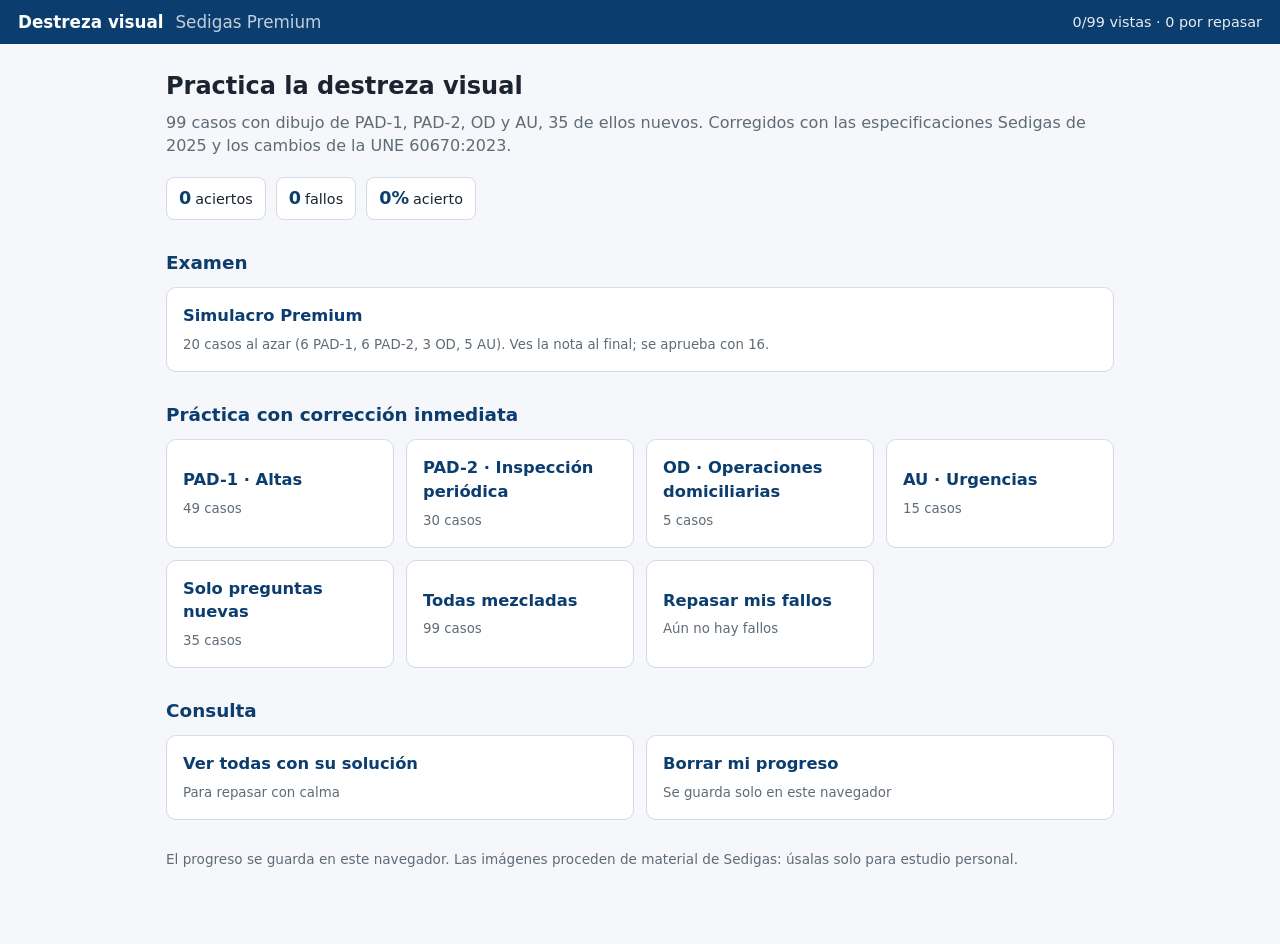
==== index.html @ 8d42131a "Add files via upload" ====
<!DOCTYPE html>
<html lang="es">
<head>
<meta charset="utf-8">
<meta name="viewport" content="width=device-width, initial-scale=1">
<title>Destreza visual · Recertificación Sedigas</title>
<link rel="stylesheet" href="styles.css">
</head>
<body>
<header class="top">
  <button class="brand" onclick="App.home()">Destreza visual <span>Sedigas Premium</span></button>
  <div id="progreso" class="progreso"></div>
</header>

<main id="app"></main>

<div id="zoom" class="zoom" onclick="this.classList.remove('on')"><img alt=""></div>

<script src="preguntas.js"></script>
<script src="app.js"></script>
</body>
</html>
---- styles.css ----
:root{
  --azul:#0b3d6e; --azul2:#e8f0f8; --verde:#1e7d32; --verde2:#e6f4e8; --rojo:#b3261e; --rojo2:#fbe9e7;
  --gris:#5f6b76; --borde:#d4dbe3; --fondo:#f5f7fa; --tinta:#1b2430;
}
*{box-sizing:border-box}
body{margin:0;font-family:system-ui,-apple-system,"Segoe UI",Roboto,Arial,sans-serif;background:var(--fondo);color:var(--tinta);line-height:1.45}
button{font:inherit;cursor:pointer}
.top{position:sticky;top:0;z-index:5;display:flex;align-items:center;justify-content:space-between;gap:12px;padding:10px 18px;background:var(--azul);color:#fff}
.brand{background:none;border:0;color:#fff;font-weight:700;font-size:1.05rem;padding:0}
.brand span{font-weight:400;opacity:.75;margin-left:6px}
.progreso{font-size:.9rem;opacity:.9}
main{max-width:980px;margin:0 auto;padding:20px 16px 60px}
h1{font-size:1.5rem;margin:.2em 0 .3em}
h2{font-size:1.15rem;margin:1.6em 0 .6em;color:var(--azul)}
.sub{color:var(--gris);margin:0 0 1.2em}
.grid{display:grid;grid-template-columns:repeat(auto-fit,minmax(220px,1fr));gap:12px}
.card{background:#fff;border:1px solid var(--borde);border-radius:10px;padding:16px;text-align:left}
button.card:hover{border-color:var(--azul);box-shadow:0 2px 8px rgba(11,61,110,.12)}
.card b{display:block;font-size:1.02rem;margin-bottom:4px;color:var(--azul)}
.card small{color:var(--gris)}
.stats{display:flex;flex-wrap:wrap;gap:10px;margin:8px 0 4px}
.stat{background:#fff;border:1px solid var(--borde);border-radius:8px;padding:8px 12px;font-size:.9rem}
.stat strong{font-size:1.1rem;color:var(--azul);margin-right:4px}
.q{display:grid;grid-template-columns:minmax(0,1.1fr) minmax(0,1fr);gap:18px;background:#fff;border:1px solid var(--borde);border-radius:12px;padding:16px}
.q.sinimg{grid-template-columns:1fr}
@media (max-width:760px){.q{grid-template-columns:1fr}}
.q .foto{display:flex;align-items:center;justify-content:center;background:#fafbfc;border:1px solid var(--borde);border-radius:8px;min-height:200px;padding:6px;cursor:zoom-in}
.q .foto img{max-width:100%;max-height:440px;object-fit:contain}
.meta{display:flex;gap:6px;align-items:center;margin-bottom:8px;flex-wrap:wrap}
.tag{font-size:.75rem;font-weight:700;padding:2px 8px;border-radius:99px;background:var(--azul2);color:var(--azul)}
.tag.nueva{background:#fff4d6;color:#7a5a00}
.num{font-size:.85rem;color:var(--gris);margin-left:auto}
.enunciado{font-weight:600;margin:0 0 12px}
.ops{display:flex;flex-direction:column;gap:8px}
.op{text-align:left;padding:10px 12px;border:1.5px solid var(--borde);border-radius:8px;background:#fff}
.op:hover:not(:disabled){border-color:var(--azul)}
.op.ok{border-color:var(--verde);background:var(--verde2);color:var(--verde);font-weight:700}
.op.mal{border-color:var(--rojo);background:var(--rojo2);color:var(--rojo)}
.op:disabled{cursor:default}
textarea{width:100%;min-height:90px;border:1.5px solid var(--borde);border-radius:8px;padding:8px;font:inherit;resize:vertical}
.sol{margin-top:12px;padding:10px 12px;border-radius:8px;background:var(--verde2);border-left:4px solid var(--verde)}
.sol.mal{background:var(--rojo2);border-left-color:var(--rojo)}
.sol b{display:block;margin-bottom:2px}
.acciones{display:flex;gap:8px;flex-wrap:wrap;margin-top:14px}
.btn{padding:9px 16px;border-radius:8px;border:1.5px solid var(--azul);background:var(--azul);color:#fff;font-weight:600}
.btn.sec{background:#fff;color:var(--azul)}
.btn.ok{background:var(--verde);border-color:var(--verde)}
.btn.mal{background:var(--rojo);border-color:var(--rojo)}
.btn:disabled{opacity:.4;cursor:default}
.barra{height:6px;background:#dde4ec;border-radius:99px;overflow:hidden;margin:0 0 14px}
.barra i{display:block;height:100%;background:var(--azul)}
.resultado{text-align:center;padding:26px 16px;background:#fff;border:1px solid var(--borde);border-radius:12px}
.resultado .nota{font-size:3rem;font-weight:800}
.resultado.aprobado .nota{color:var(--verde)}
.resultado.suspenso .nota{color:var(--rojo)}
.lista{list-style:none;padding:0;margin:0}
.lista li{background:#fff;border:1px solid var(--borde);border-radius:8px;padding:10px 12px;margin-bottom:8px;display:flex;gap:10px;align-items:flex-start}
.lista li img{width:90px;height:64px;object-fit:contain;flex:none;background:#fafbfc;border-radius:4px}
.lista .r{font-weight:700}
.lista .r.ok{color:var(--verde)} .lista .r.mal{color:var(--rojo)}
.filtros{display:flex;gap:8px;flex-wrap:wrap;margin-bottom:10px}
.chip{padding:6px 12px;border-radius:99px;border:1.5px solid var(--borde);background:#fff}
.chip.on{border-color:var(--azul);background:var(--azul2);color:var(--azul);font-weight:700}
.zoom{position:fixed;inset:0;background:rgba(0,0,0,.85);display:none;align-items:center;justify-content:center;z-index:20;cursor:zoom-out;padding:20px}
.zoom.on{display:flex}
.zoom img{max-width:100%;max-height:100%;background:#fff;border-radius:6px}
.aviso{font-size:.85rem;color:var(--gris);margin-top:30px}
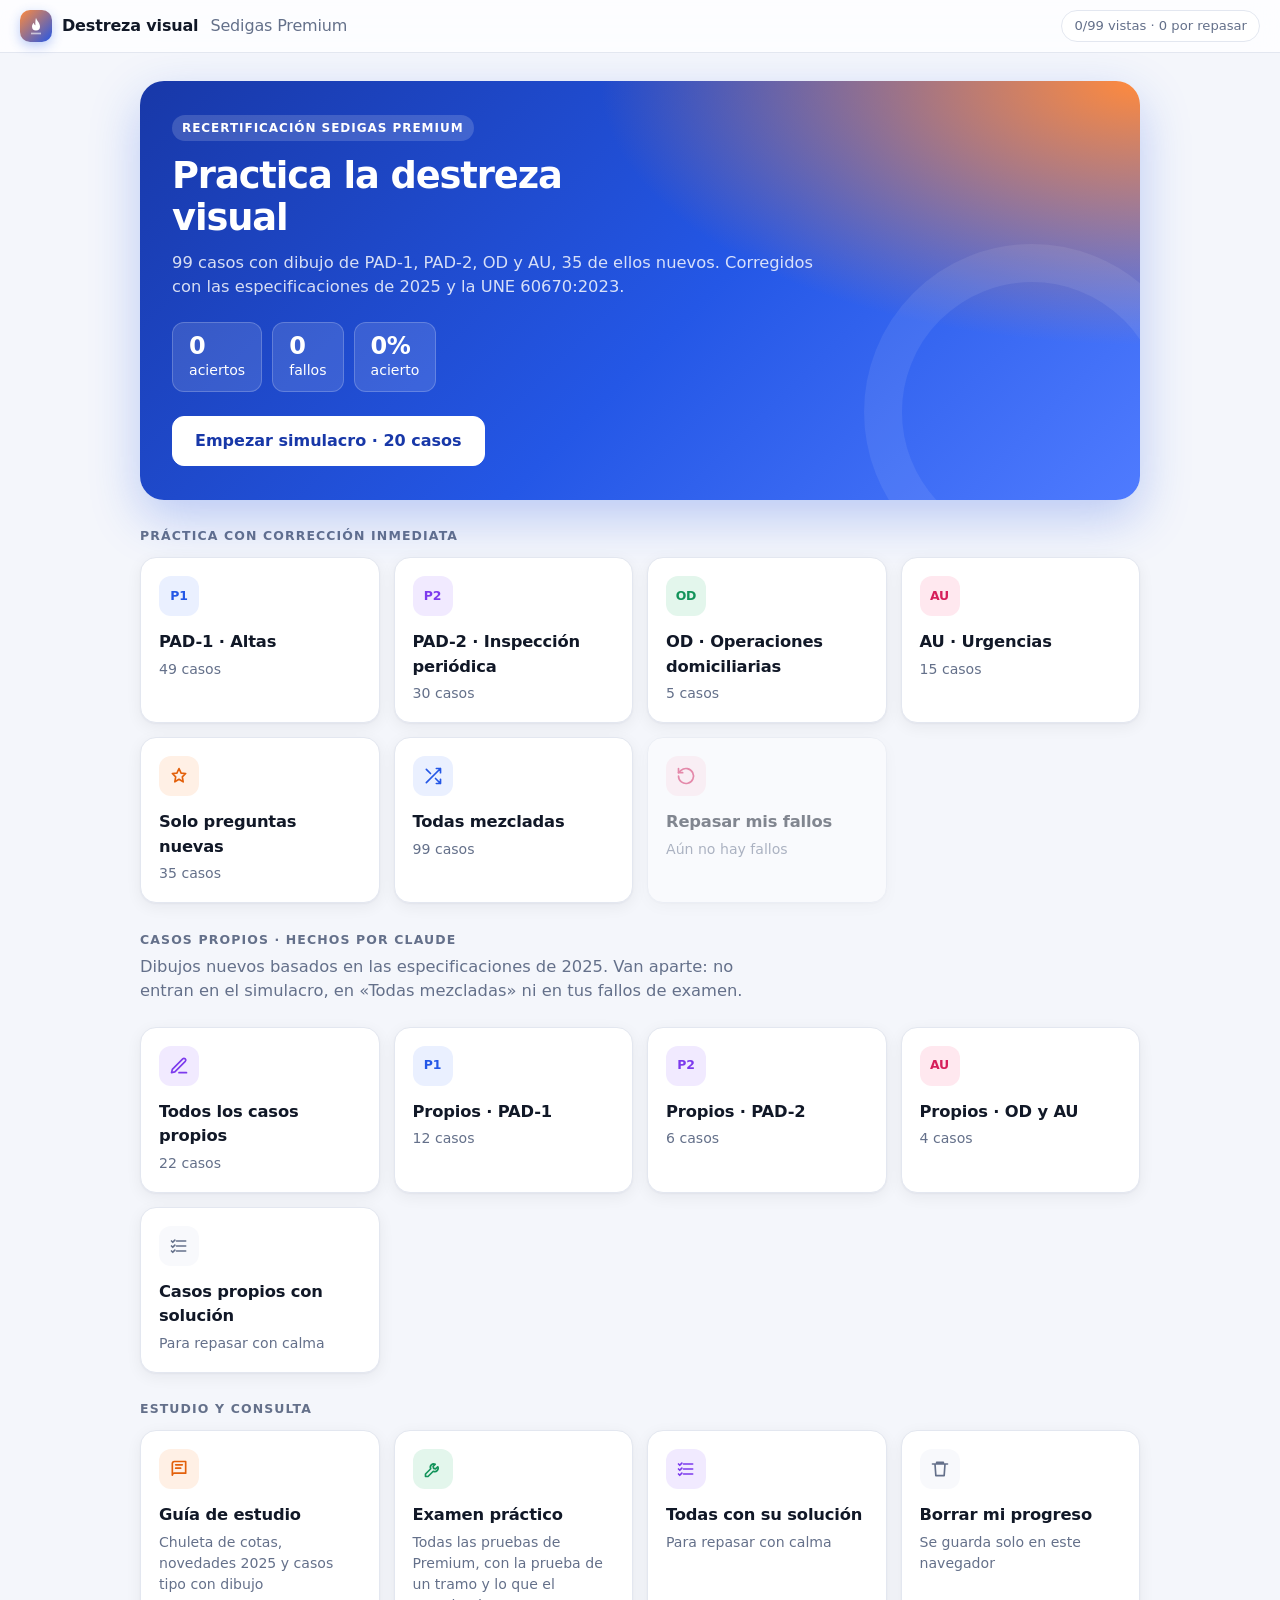
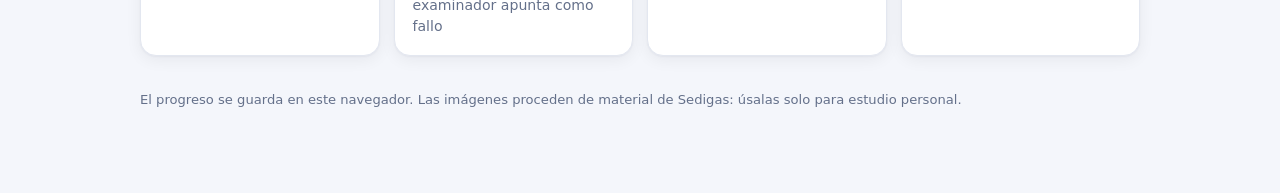
==== commit bf9a9053: "Casos propios: 22 casos de destreza visual con dibujos nuevos Van en un apartado aparte de la portad" ====
--- a/index.html
+++ b/index.html
@@ -17,6 +17,7 @@
 <div id="zoom" class="zoom" onclick="this.classList.remove('on')"><img alt=""></div>
 
 <script src="preguntas.js"></script>
+<script src="casos-propios.js"></script>
 <script src="app.js"></script>
 </body>
 </html>
--- a/styles.css
+++ b/styles.css
@@ -1,67 +1,136 @@
+/* Destreza visual · diseño 2026 */
 :root{
-  --azul:#0b3d6e; --azul2:#e8f0f8; --verde:#1e7d32; --verde2:#e6f4e8; --rojo:#b3261e; --rojo2:#fbe9e7;
-  --gris:#5f6b76; --borde:#d4dbe3; --fondo:#f5f7fa; --tinta:#1b2430;
+  --azul:#2457e6; --azul2:#eaf0ff; --azul3:#1a3fb0;
+  --verde:#12935a; --verde2:#e3f6ec; --rojo:#d93a3a; --rojo2:#fdecec;
+  --ambar:#d98a00; --ambar2:#fff4dc;
+  --gris:#64708a; --borde:#e3e7f0; --fondo:#f4f6fb; --tinta:#111827;
+  --card:#ffffff; --card2:#f8f9fc; --sombra:0 1px 2px rgba(16,24,40,.04),0 4px 16px rgba(16,24,40,.06);
+  --sombra2:0 2px 4px rgba(16,24,40,.06),0 12px 32px rgba(36,87,230,.14);
+  --r:16px; --hdr:rgba(255,255,255,.78);
 }
+@media (prefers-color-scheme:dark){:root{
+  --azul:#7c9cff; --azul2:#1b2440; --azul3:#a9bcff;
+  --verde:#3ccf8a; --verde2:#10291e; --rojo:#ff7272; --rojo2:#331617;
+  --ambar:#ffbf47; --ambar2:#2e2410;
+  --gris:#98a2b8; --borde:#262d3d; --fondo:#0c0f17; --tinta:#e8ecf5;
+  --card:#141925; --card2:#1a2030; --sombra:0 1px 2px rgba(0,0,0,.3); --sombra2:0 8px 28px rgba(0,0,0,.45);
+  --hdr:rgba(12,15,23,.75);
+}}
 *{box-sizing:border-box}
-body{margin:0;font-family:system-ui,-apple-system,"Segoe UI",Roboto,Arial,sans-serif;background:var(--fondo);color:var(--tinta);line-height:1.45}
-button{font:inherit;cursor:pointer}
-.top{position:sticky;top:0;z-index:5;display:flex;align-items:center;justify-content:space-between;gap:12px;padding:10px 18px;background:var(--azul);color:#fff}
-.brand{background:none;border:0;color:#fff;font-weight:700;font-size:1.05rem;padding:0}
-.brand span{font-weight:400;opacity:.75;margin-left:6px}
-.progreso{font-size:.9rem;opacity:.9}
-main{max-width:980px;margin:0 auto;padding:20px 16px 60px}
-h1{font-size:1.5rem;margin:.2em 0 .3em}
-h2{font-size:1.15rem;margin:1.6em 0 .6em;color:var(--azul)}
-.sub{color:var(--gris);margin:0 0 1.2em}
-.grid{display:grid;grid-template-columns:repeat(auto-fit,minmax(220px,1fr));gap:12px}
-.card{background:#fff;border:1px solid var(--borde);border-radius:10px;padding:16px;text-align:left}
-button.card:hover{border-color:var(--azul);box-shadow:0 2px 8px rgba(11,61,110,.12)}
-.card b{display:block;font-size:1.02rem;margin-bottom:4px;color:var(--azul)}
-.card small{color:var(--gris)}
+html{-webkit-text-size-adjust:100%}
+body{margin:0;font-family:"Inter","SF Pro Text",system-ui,-apple-system,"Segoe UI",Roboto,Arial,sans-serif;background:var(--fondo);color:var(--tinta);line-height:1.5;-webkit-font-smoothing:antialiased}
+button{font:inherit;cursor:pointer;color:inherit}
+a{color:var(--azul)}
+img{border-radius:10px}
+
+/* Cabecera */
+.top{position:sticky;top:0;z-index:5;display:flex;align-items:center;justify-content:space-between;gap:12px;padding:10px 20px;background:var(--hdr);backdrop-filter:saturate(180%) blur(14px);-webkit-backdrop-filter:saturate(180%) blur(14px);border-bottom:1px solid var(--borde);color:var(--tinta)}
+.brand{display:flex;align-items:center;gap:10px;background:none;border:0;color:var(--tinta);font-weight:750;font-size:1rem;padding:0;letter-spacing:-.01em;text-decoration:none;text-align:left}
+.brand:before{content:"";flex:none;width:32px;height:32px;border-radius:10px;background:url("data:image/svg+xml,%3Csvg xmlns='http://www.w3.org/2000/svg' viewBox='0 0 24 24' fill='white'%3E%3Cpath d='M12 2c.6 3.3 4.8 5.9 4.8 10.6A4.8 4.8 0 0 1 12 17.4a4.8 4.8 0 0 1-4.8-4.8c0-2 1-3.5 2.2-4.6.1 1.4.8 2.6 2 3.1C11 9 11.2 5 12 2Z'/%3E%3Cpath d='M6 20h12v2H6z' opacity='.6'/%3E%3C/svg%3E") center/20px no-repeat,linear-gradient(135deg,#ff8a3d,#2457e6);box-shadow:0 4px 12px rgba(36,87,230,.3)}
+.brand span{font-weight:500;color:var(--gris);margin-left:2px}
+.progreso{font-size:.82rem;color:var(--gris);background:var(--card);border:1px solid var(--borde);padding:5px 12px;border-radius:99px;white-space:nowrap}
+.progreso:empty{display:none}
+
+main{max-width:1040px;margin:0 auto;padding:28px 20px 70px}
+h1{font-size:2rem;line-height:1.15;letter-spacing:-.03em;margin:.1em 0 .35em;font-weight:800}
+h2{font-size:.78rem;text-transform:uppercase;letter-spacing:.09em;margin:2.2em 0 .9em;color:var(--gris);font-weight:700}
+.sub{color:var(--gris);margin:0 0 1.4em;font-size:1.02rem;max-width:62ch}
+
+/* Portada */
+.hero{position:relative;overflow:hidden;border-radius:24px;padding:34px 32px;color:#fff;background:radial-gradient(120% 140% at 100% 0%,#ff8a3d 0%,rgba(255,138,61,0) 45%),linear-gradient(135deg,#1838a8 0%,#2457e6 55%,#4f7bff 100%);box-shadow:0 18px 50px rgba(36,87,230,.28)}
+.hero:after{content:"";position:absolute;right:-60px;bottom:-80px;width:260px;height:260px;border-radius:50%;border:38px solid rgba(255,255,255,.08)}
+.hero h1{color:#fff;font-size:2.3rem;margin:0 0 .3em;max-width:16ch}
+.hero .sub{color:rgba(255,255,255,.82);margin-bottom:1.4em}
+.hero .kicker{display:inline-block;font-size:.75rem;font-weight:700;letter-spacing:.08em;text-transform:uppercase;background:rgba(255,255,255,.16);padding:4px 10px;border-radius:99px;margin-bottom:14px}
+.hero .stats{position:relative;z-index:1}
+.hero .stat{background:rgba(255,255,255,.12);border:1px solid rgba(255,255,255,.2);color:#fff}
+.hero .stat strong{color:#fff}
+.hero .btn{position:relative;z-index:1;background:#fff;color:#1838a8;border-color:#fff;margin-top:20px;padding:12px 22px}
+.hero .btn:hover{transform:translateY(-1px);box-shadow:0 8px 20px rgba(0,0,0,.18)}
+
+.grid{display:grid;grid-template-columns:repeat(auto-fill,minmax(230px,1fr));gap:14px}
+.card{position:relative;display:flex;flex-direction:column;gap:2px;background:var(--card);border:1px solid var(--borde);border-radius:var(--r);padding:18px;text-align:left;box-shadow:var(--sombra);transition:transform .15s ease,box-shadow .15s ease,border-color .15s ease}
+a.card{text-decoration:none;color:inherit}
+button.card:hover:not(:disabled),a.card:hover{transform:translateY(-2px);box-shadow:var(--sombra2);border-color:color-mix(in srgb,var(--azul) 40%,var(--borde))}
+.card:disabled{opacity:.5;cursor:default}
+.card b{display:block;font-size:1.02rem;margin-bottom:2px;color:var(--tinta);font-weight:700;letter-spacing:-.01em}
+.card small{color:var(--gris);font-size:.88rem}
+.ico{display:flex;align-items:center;justify-content:center;width:40px;height:40px;border-radius:12px;margin-bottom:12px;font-size:.78rem;font-weight:800;letter-spacing:-.02em;background:var(--azul2);color:var(--azul)}
+.ico svg{width:20px;height:20px}
+.c-naranja .ico{background:#fff0e5;color:#e3600b}
+.c-verde .ico{background:var(--verde2);color:var(--verde)}
+.c-violeta .ico{background:#f1eaff;color:#7c3aed}
+.c-rosa .ico{background:#ffe8ef;color:#d61f5b}
+.c-gris .ico{background:var(--card2);color:var(--gris)}
+@media (prefers-color-scheme:dark){.c-naranja .ico{background:#2d1b0e;color:#ffa463}.c-violeta .ico{background:#231a3a;color:#b794ff}.c-rosa .ico{background:#331522;color:#ff7ba6}}
+.card.destacada{grid-column:1/-1;flex-direction:row;align-items:center;gap:16px}
+.card.destacada .ico{margin:0;width:48px;height:48px}
+
 .stats{display:flex;flex-wrap:wrap;gap:10px;margin:8px 0 4px}
-.stat{background:#fff;border:1px solid var(--borde);border-radius:8px;padding:8px 12px;font-size:.9rem}
-.stat strong{font-size:1.1rem;color:var(--azul);margin-right:4px}
-.q{display:grid;grid-template-columns:minmax(0,1.1fr) minmax(0,1fr);gap:18px;background:#fff;border:1px solid var(--borde);border-radius:12px;padding:16px}
+.stat{background:var(--card);border:1px solid var(--borde);border-radius:12px;padding:10px 16px;font-size:.88rem;color:var(--gris)}
+.stat strong{display:block;font-size:1.5rem;line-height:1.1;color:var(--tinta);font-weight:800;letter-spacing:-.02em}
+
+/* Preguntas */
+.q{display:grid;grid-template-columns:minmax(0,1.1fr) minmax(0,1fr);gap:22px;background:var(--card);border:1px solid var(--borde);border-radius:20px;padding:20px;box-shadow:var(--sombra)}
 .q.sinimg{grid-template-columns:1fr}
-@media (max-width:760px){.q{grid-template-columns:1fr}}
-.q .foto{display:flex;align-items:center;justify-content:center;background:#fafbfc;border:1px solid var(--borde);border-radius:8px;min-height:200px;padding:6px;cursor:zoom-in}
-.q .foto img{max-width:100%;max-height:440px;object-fit:contain}
-.meta{display:flex;gap:6px;align-items:center;margin-bottom:8px;flex-wrap:wrap}
-.tag{font-size:.75rem;font-weight:700;padding:2px 8px;border-radius:99px;background:var(--azul2);color:var(--azul)}
-.tag.nueva{background:#fff4d6;color:#7a5a00}
-.num{font-size:.85rem;color:var(--gris);margin-left:auto}
-.enunciado{font-weight:600;margin:0 0 12px}
+@media (max-width:760px){.q{grid-template-columns:1fr;padding:14px;gap:14px}}
+.q .foto{display:flex;align-items:center;justify-content:center;background:#fff;border:1px solid var(--borde);border-radius:14px;min-height:220px;padding:8px;cursor:zoom-in}
+.q .foto img{max-width:100%;max-height:460px;object-fit:contain}
+.meta{display:flex;gap:6px;align-items:center;margin-bottom:10px;flex-wrap:wrap}
+.tag{font-size:.72rem;font-weight:700;padding:3px 10px;border-radius:99px;background:var(--azul2);color:var(--azul);letter-spacing:.02em}
+.tag.nueva{background:var(--ambar2);color:var(--ambar)}
+.tag.propio{background:#f1eaff;color:#7c3aed}
+@media (prefers-color-scheme:dark){.tag.propio{background:#231a3a;color:#b794ff}}
+.num{font-size:.82rem;color:var(--gris);margin-left:auto;font-variant-numeric:tabular-nums}
+.enunciado{font-weight:650;font-size:1.06rem;margin:0 0 14px;letter-spacing:-.01em}
 .ops{display:flex;flex-direction:column;gap:8px}
-.op{text-align:left;padding:10px 12px;border:1.5px solid var(--borde);border-radius:8px;background:#fff}
-.op:hover:not(:disabled){border-color:var(--azul)}
+.op{text-align:left;padding:12px 14px;border:1.5px solid var(--borde);border-radius:12px;background:var(--card);transition:border-color .12s,background .12s}
+.op:hover:not(:disabled){border-color:var(--azul);background:var(--azul2)}
 .op.ok{border-color:var(--verde);background:var(--verde2);color:var(--verde);font-weight:700}
 .op.mal{border-color:var(--rojo);background:var(--rojo2);color:var(--rojo)}
 .op:disabled{cursor:default}
-textarea{width:100%;min-height:90px;border:1.5px solid var(--borde);border-radius:8px;padding:8px;font:inherit;resize:vertical}
-.sol{margin-top:12px;padding:10px 12px;border-radius:8px;background:var(--verde2);border-left:4px solid var(--verde)}
-.sol.mal{background:var(--rojo2);border-left-color:var(--rojo)}
-.sol b{display:block;margin-bottom:2px}
-.acciones{display:flex;gap:8px;flex-wrap:wrap;margin-top:14px}
-.btn{padding:9px 16px;border-radius:8px;border:1.5px solid var(--azul);background:var(--azul);color:#fff;font-weight:600}
-.btn.sec{background:#fff;color:var(--azul)}
+textarea{width:100%;min-height:96px;margin-top:10px;border:1.5px solid var(--borde);border-radius:12px;padding:10px 12px;font:inherit;resize:vertical;background:var(--card2);color:var(--tinta)}
+textarea:focus{outline:none;border-color:var(--azul);box-shadow:0 0 0 4px var(--azul2)}
+.sol{margin-top:14px;padding:12px 14px;border-radius:12px;background:var(--verde2);border:1px solid color-mix(in srgb,var(--verde) 30%,transparent)}
+.sol.mal{background:var(--rojo2);border-color:color-mix(in srgb,var(--rojo) 30%,transparent)}
+.sol b{display:block;margin-bottom:3px}
+.acciones{display:flex;gap:8px;flex-wrap:wrap;margin-top:16px}
+.btn{display:inline-flex;align-items:center;justify-content:center;gap:6px;padding:10px 18px;border-radius:12px;border:1.5px solid var(--azul);background:var(--azul);color:#fff;font-weight:650;transition:transform .12s,box-shadow .12s,background .12s;text-decoration:none}
+.btn:hover:not(:disabled){box-shadow:0 6px 16px color-mix(in srgb,var(--azul) 30%,transparent)}
+.btn:active:not(:disabled){transform:scale(.98)}
+.btn.sec{background:var(--card);color:var(--tinta);border-color:var(--borde)}
+.btn.sec:hover:not(:disabled){border-color:var(--azul);color:var(--azul);box-shadow:none}
 .btn.ok{background:var(--verde);border-color:var(--verde)}
 .btn.mal{background:var(--rojo);border-color:var(--rojo)}
 .btn:disabled{opacity:.4;cursor:default}
-.barra{height:6px;background:#dde4ec;border-radius:99px;overflow:hidden;margin:0 0 14px}
-.barra i{display:block;height:100%;background:var(--azul)}
-.resultado{text-align:center;padding:26px 16px;background:#fff;border:1px solid var(--borde);border-radius:12px}
-.resultado .nota{font-size:3rem;font-weight:800}
+@media (prefers-color-scheme:dark){.btn:not(.sec){color:#0c0f17}}
+.barra{height:8px;background:var(--borde);border-radius:99px;overflow:hidden;margin:0 0 18px}
+.barra i{display:block;height:100%;border-radius:99px;background:linear-gradient(90deg,#2457e6,#ff8a3d);transition:width .3s ease}
+.resultado{text-align:center;padding:36px 20px;background:var(--card);border:1px solid var(--borde);border-radius:24px;box-shadow:var(--sombra)}
+.resultado .nota{font-size:4rem;font-weight:850;letter-spacing:-.04em;line-height:1}
 .resultado.aprobado .nota{color:var(--verde)}
 .resultado.suspenso .nota{color:var(--rojo)}
 .lista{list-style:none;padding:0;margin:0}
-.lista li{background:#fff;border:1px solid var(--borde);border-radius:8px;padding:10px 12px;margin-bottom:8px;display:flex;gap:10px;align-items:flex-start}
-.lista li img{width:90px;height:64px;object-fit:contain;flex:none;background:#fafbfc;border-radius:4px}
+.lista li{background:var(--card);border:1px solid var(--borde);border-radius:14px;padding:12px 14px;margin-bottom:10px;display:flex;gap:12px;align-items:flex-start;box-shadow:var(--sombra)}
+.lista li img{width:96px;height:68px;object-fit:contain;flex:none;background:#fff;border-radius:8px;border:1px solid var(--borde)}
 .lista .r{font-weight:700}
 .lista .r.ok{color:var(--verde)} .lista .r.mal{color:var(--rojo)}
-.filtros{display:flex;gap:8px;flex-wrap:wrap;margin-bottom:10px}
-.chip{padding:6px 12px;border-radius:99px;border:1.5px solid var(--borde);background:#fff}
-.chip.on{border-color:var(--azul);background:var(--azul2);color:var(--azul);font-weight:700}
-.zoom{position:fixed;inset:0;background:rgba(0,0,0,.85);display:none;align-items:center;justify-content:center;z-index:20;cursor:zoom-out;padding:20px}
+.filtros{display:flex;gap:8px;flex-wrap:wrap;margin-bottom:12px}
+.chip{padding:7px 14px;border-radius:99px;border:1px solid var(--borde);background:var(--card);font-size:.9rem}
+.chip.on{border-color:var(--azul);background:var(--azul);color:#fff;font-weight:650}
+@media (prefers-color-scheme:dark){.chip.on{color:#0c0f17}}
+.zoom{position:fixed;inset:0;background:rgba(8,10,16,.88);backdrop-filter:blur(6px);display:none;align-items:center;justify-content:center;z-index:20;cursor:zoom-out;padding:20px}
 .zoom.on{display:flex}
-.zoom img{max-width:100%;max-height:100%;background:#fff;border-radius:6px}
-.aviso{font-size:.85rem;color:var(--gris);margin-top:30px}
+.zoom img{max-width:100%;max-height:100%;background:#fff;border-radius:12px}
+.aviso{font-size:.82rem;color:var(--gris);margin-top:34px}
+:focus-visible{outline:3px solid color-mix(in srgb,var(--azul) 60%,transparent);outline-offset:2px}
+@media (max-width:520px){
+  .top{padding:8px 14px}.brand{font-size:.92rem;gap:8px}.brand:before{width:28px;height:28px;border-radius:9px;background-size:17px,auto}
+  .brand span{display:none}.progreso{font-size:.74rem;padding:4px 10px}
+  main{padding:16px 14px 56px}h1{font-size:1.6rem}
+  .hero{padding:24px 20px;border-radius:20px}.hero h1{font-size:1.75rem}
+  .grid{grid-template-columns:1fr 1fr;gap:10px}.card{padding:14px}.card small{font-size:.8rem}
+  .card.destacada{flex-direction:column;align-items:flex-start;gap:4px}
+  .stat{padding:8px 12px}.stat strong{font-size:1.25rem}
+}
+@media print{.top{position:static;backdrop-filter:none}body{background:#fff;color:#000}}
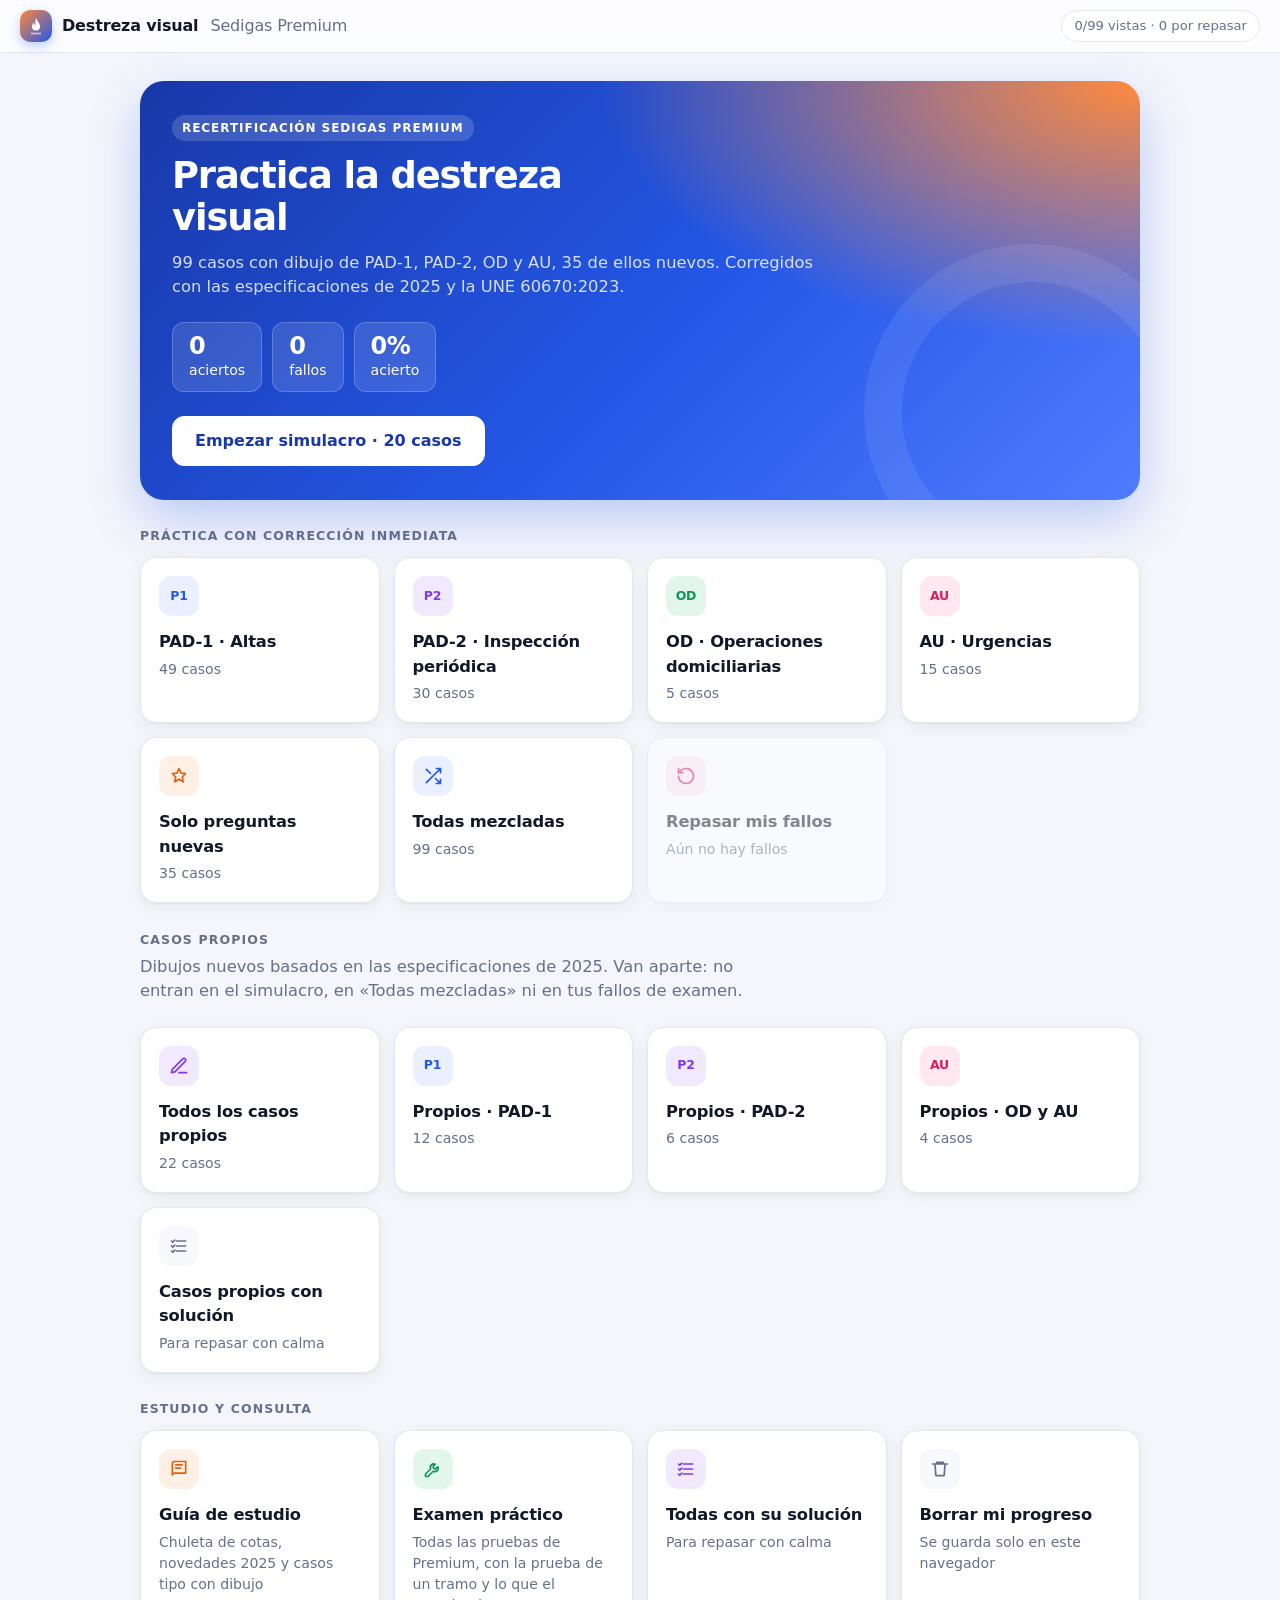
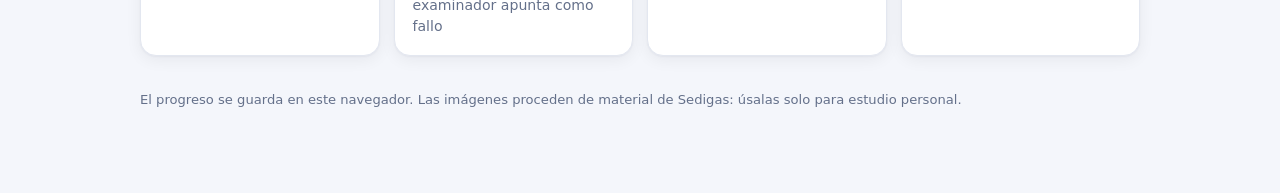
==== commit 1f329a1d: "Convertir la web en app instalable (PWA) con icono propio Manifest, iconos, service worker con caché" ====
--- a/index.html
+++ b/index.html
@@ -5,6 +5,13 @@
 <meta name="viewport" content="width=device-width, initial-scale=1">
 <title>Destreza visual · Recertificación Sedigas</title>
 <link rel="stylesheet" href="styles.css">
+<link rel="manifest" href="manifest.json">
+<meta name="theme-color" content="#ffffff">
+<meta name="apple-mobile-web-app-capable" content="yes">
+<meta name="mobile-web-app-capable" content="yes">
+<meta name="apple-mobile-web-app-title" content="Sedigas">
+<link rel="apple-touch-icon" href="icon-180.png">
+<link rel="icon" type="image/png" href="favicon.png">
 </head>
 <body>
 <header class="top">
@@ -19,5 +26,6 @@
 <script src="preguntas.js"></script>
 <script src="casos-propios.js"></script>
 <script src="app.js"></script>
+<script>if("serviceWorker" in navigator && /^https?:$/.test(location.protocol)){addEventListener("load",()=>navigator.serviceWorker.register("sw.js").catch(()=>{}))}</script>
 </body>
 </html>
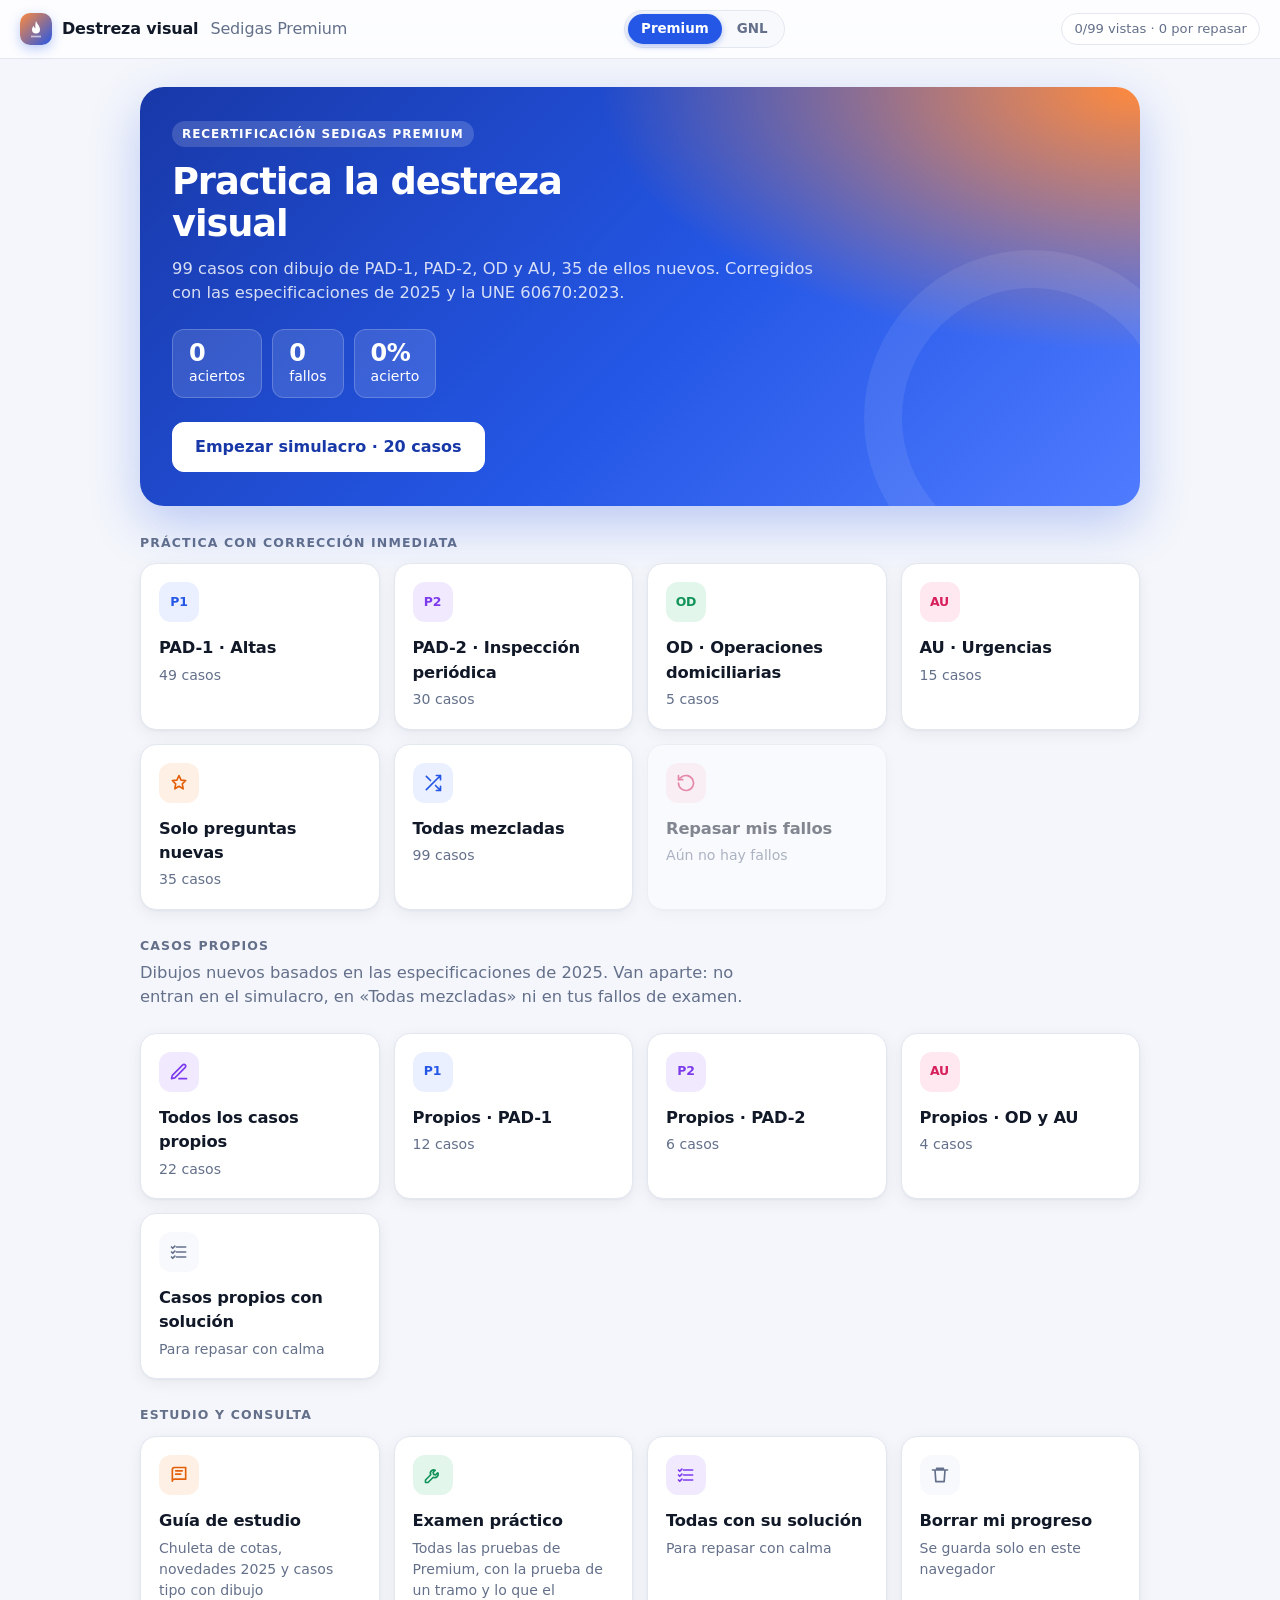
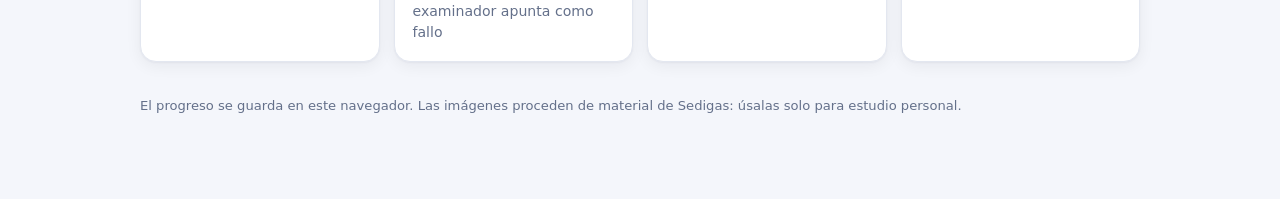
==== commit 427c6e12: "Juntar Premium y GNL en una sola app con selector en la cabecera La app de GNL va en gnl/. El servic" ====
--- a/index.html
+++ b/index.html
@@ -16,6 +16,7 @@
 <body>
 <header class="top">
   <button class="brand" onclick="App.home()">Destreza visual <span>Sedigas Premium</span></button>
+  <nav class="cambio" aria-label="Cambiar de certificación"><a href="./" class="on" aria-current="page">Premium</a><a href="gnl/">GNL</a></nav>
   <div id="progreso" class="progreso"></div>
 </header>
 
--- a/styles.css
+++ b/styles.css
@@ -134,3 +134,10 @@
   .stat{padding:8px 12px}.stat strong{font-size:1.25rem}
 }
 @media print{.top{position:static;backdrop-filter:none}body{background:#fff;color:#000}}
+
+/* Selector Premium / GNL */
+.cambio{display:flex;background:var(--card2);border:1px solid var(--borde);border-radius:99px;padding:3px;gap:2px;flex:none}
+.cambio a{padding:5px 13px;border-radius:99px;font-size:.84rem;font-weight:650;color:var(--gris);text-decoration:none;white-space:nowrap}
+.cambio a.on{background:var(--azul);color:#fff;box-shadow:0 2px 6px color-mix(in srgb,var(--azul) 35%,transparent)}
+@media (prefers-color-scheme:dark){.cambio a.on{color:#0c0f17}}
+@media (max-width:520px){.cambio a{padding:4px 10px;font-size:.78rem}.top{gap:8px}.progreso{display:none}}
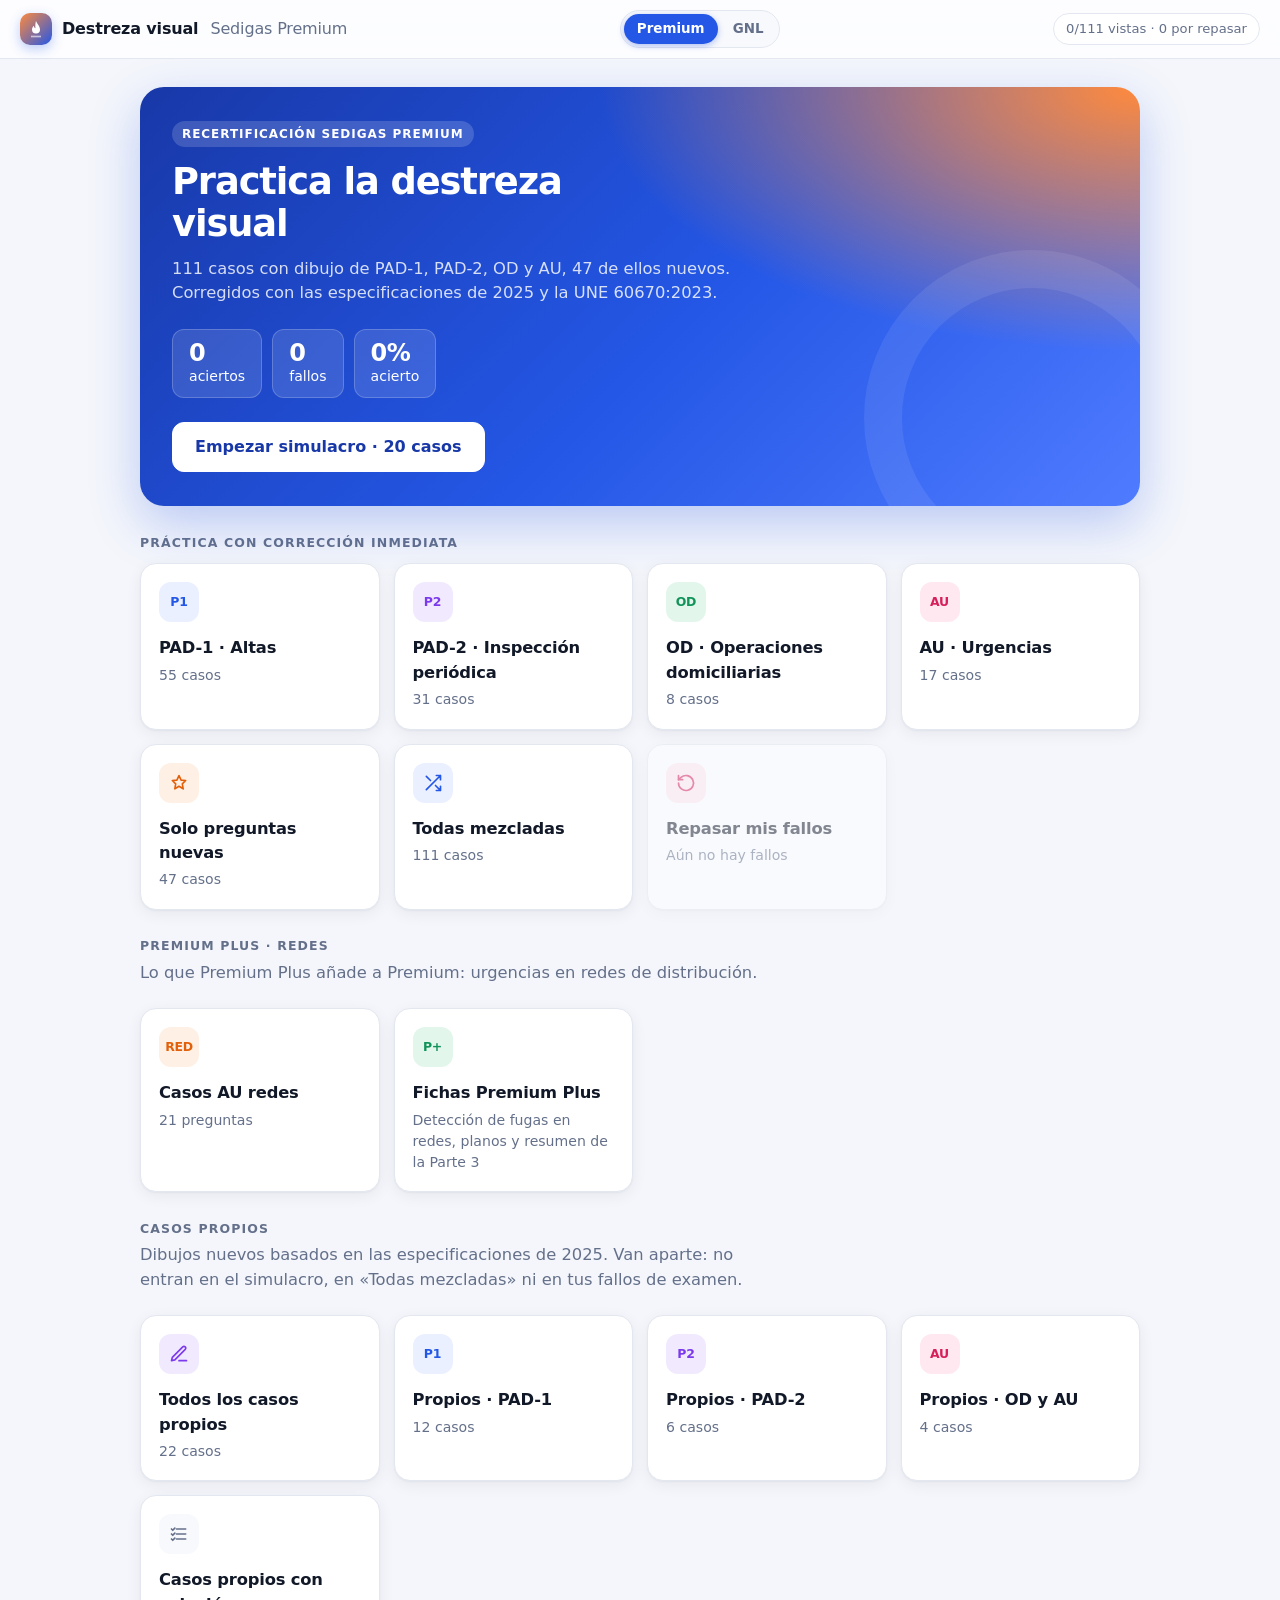
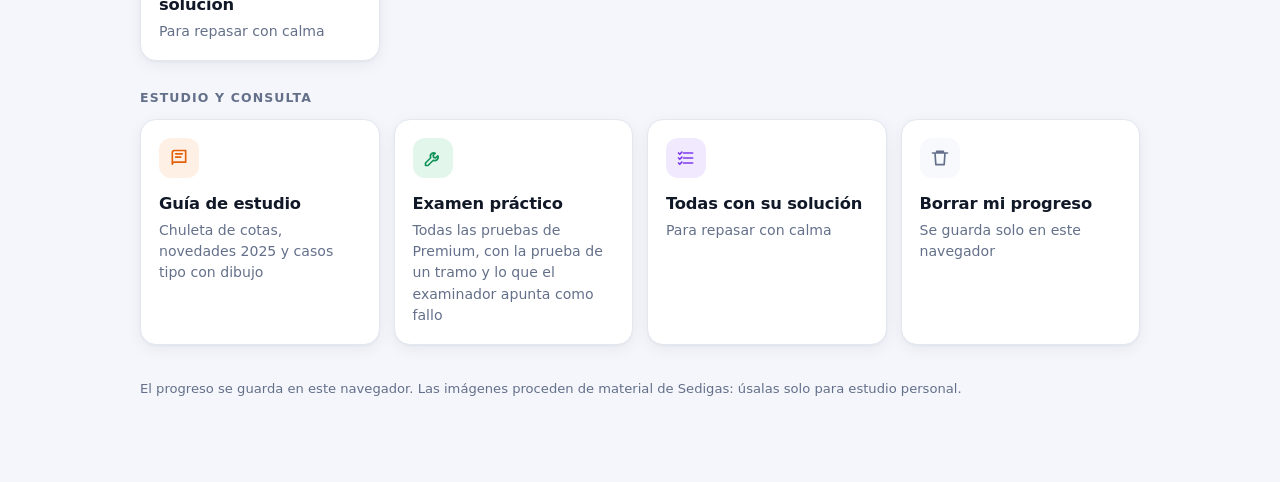
==== commit 48256660: "Premium Plus: fichas de redes, planos y 21 casos de AU redes - plus/: diferencias con Premium, prueb" ====
--- a/index.html
+++ b/index.html
@@ -26,6 +26,7 @@
 
 <script src="preguntas.js"></script>
 <script src="casos-propios.js"></script>
+<script src="casos-plus.js"></script>
 <script src="app.js"></script>
 <script>if("serviceWorker" in navigator && /^https?:$/.test(location.protocol)){addEventListener("load",()=>navigator.serviceWorker.register("sw.js").catch(()=>{}))}</script>
 </body>
